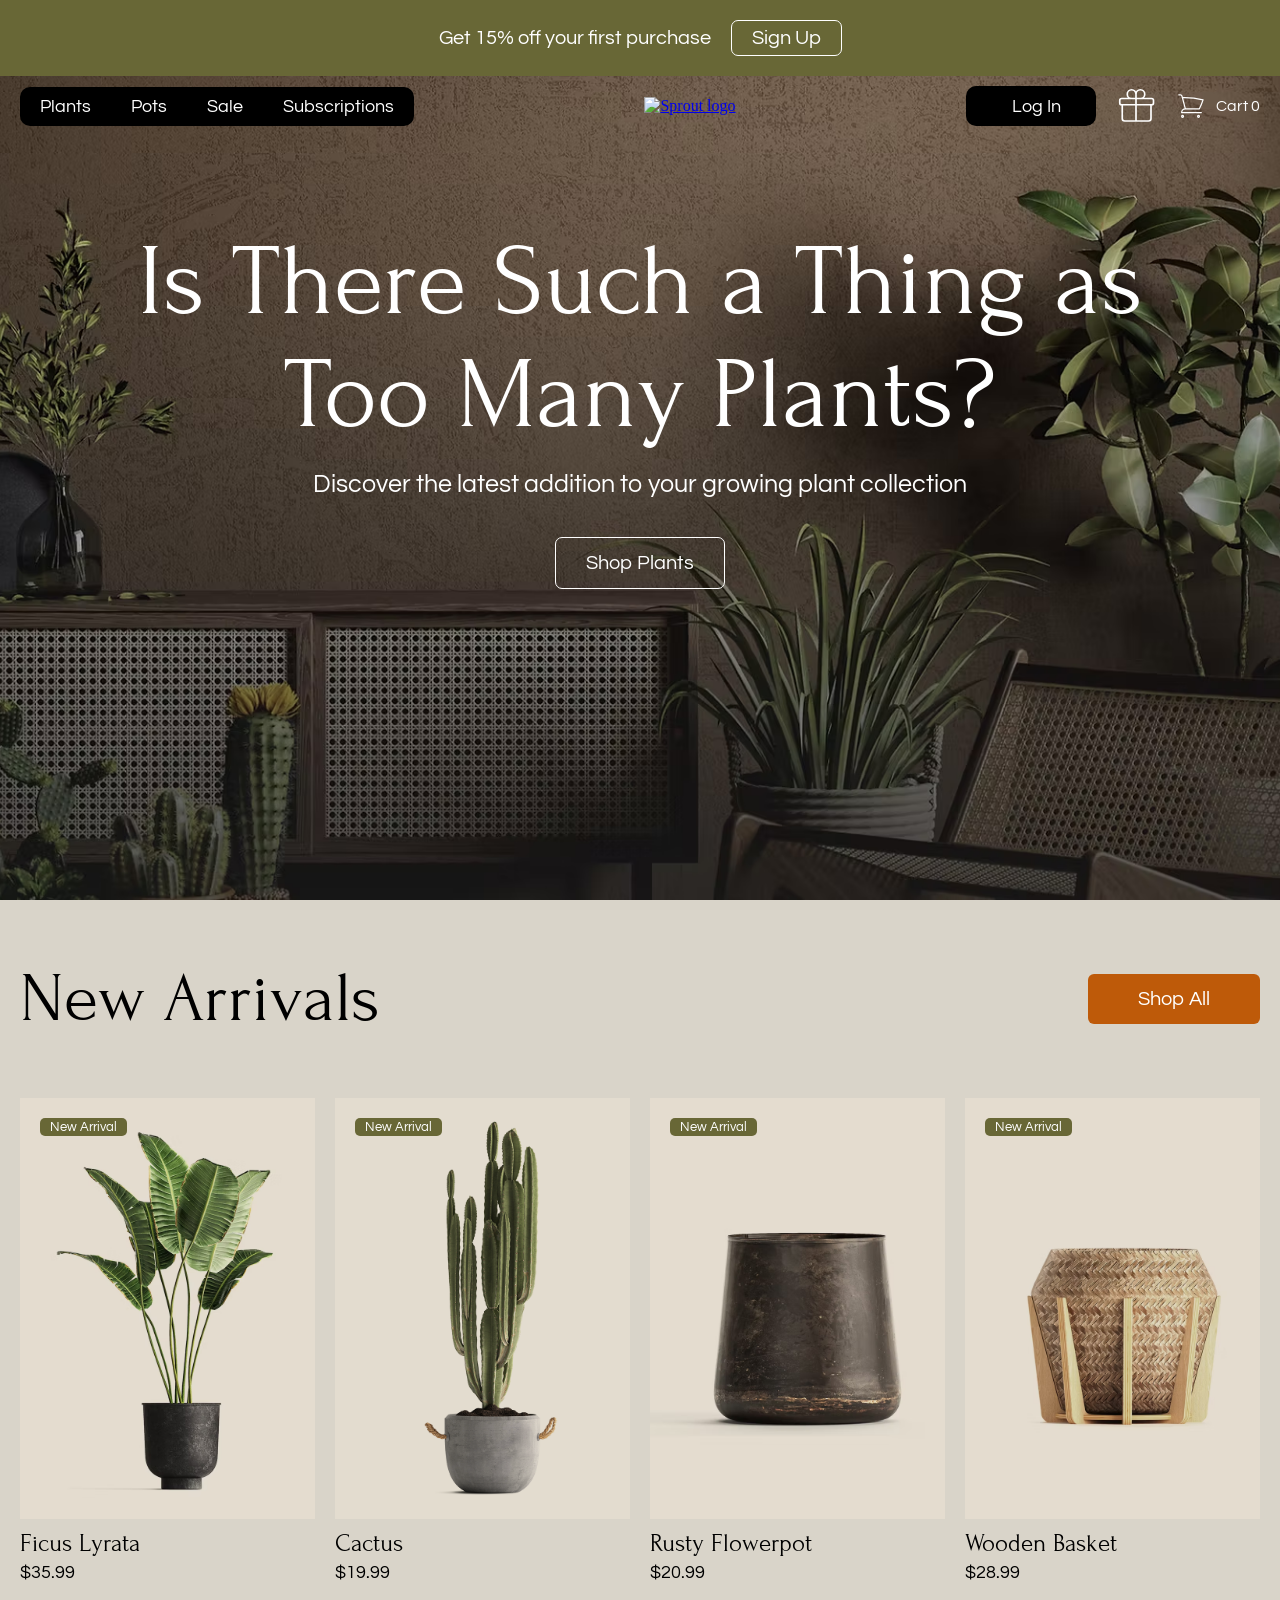
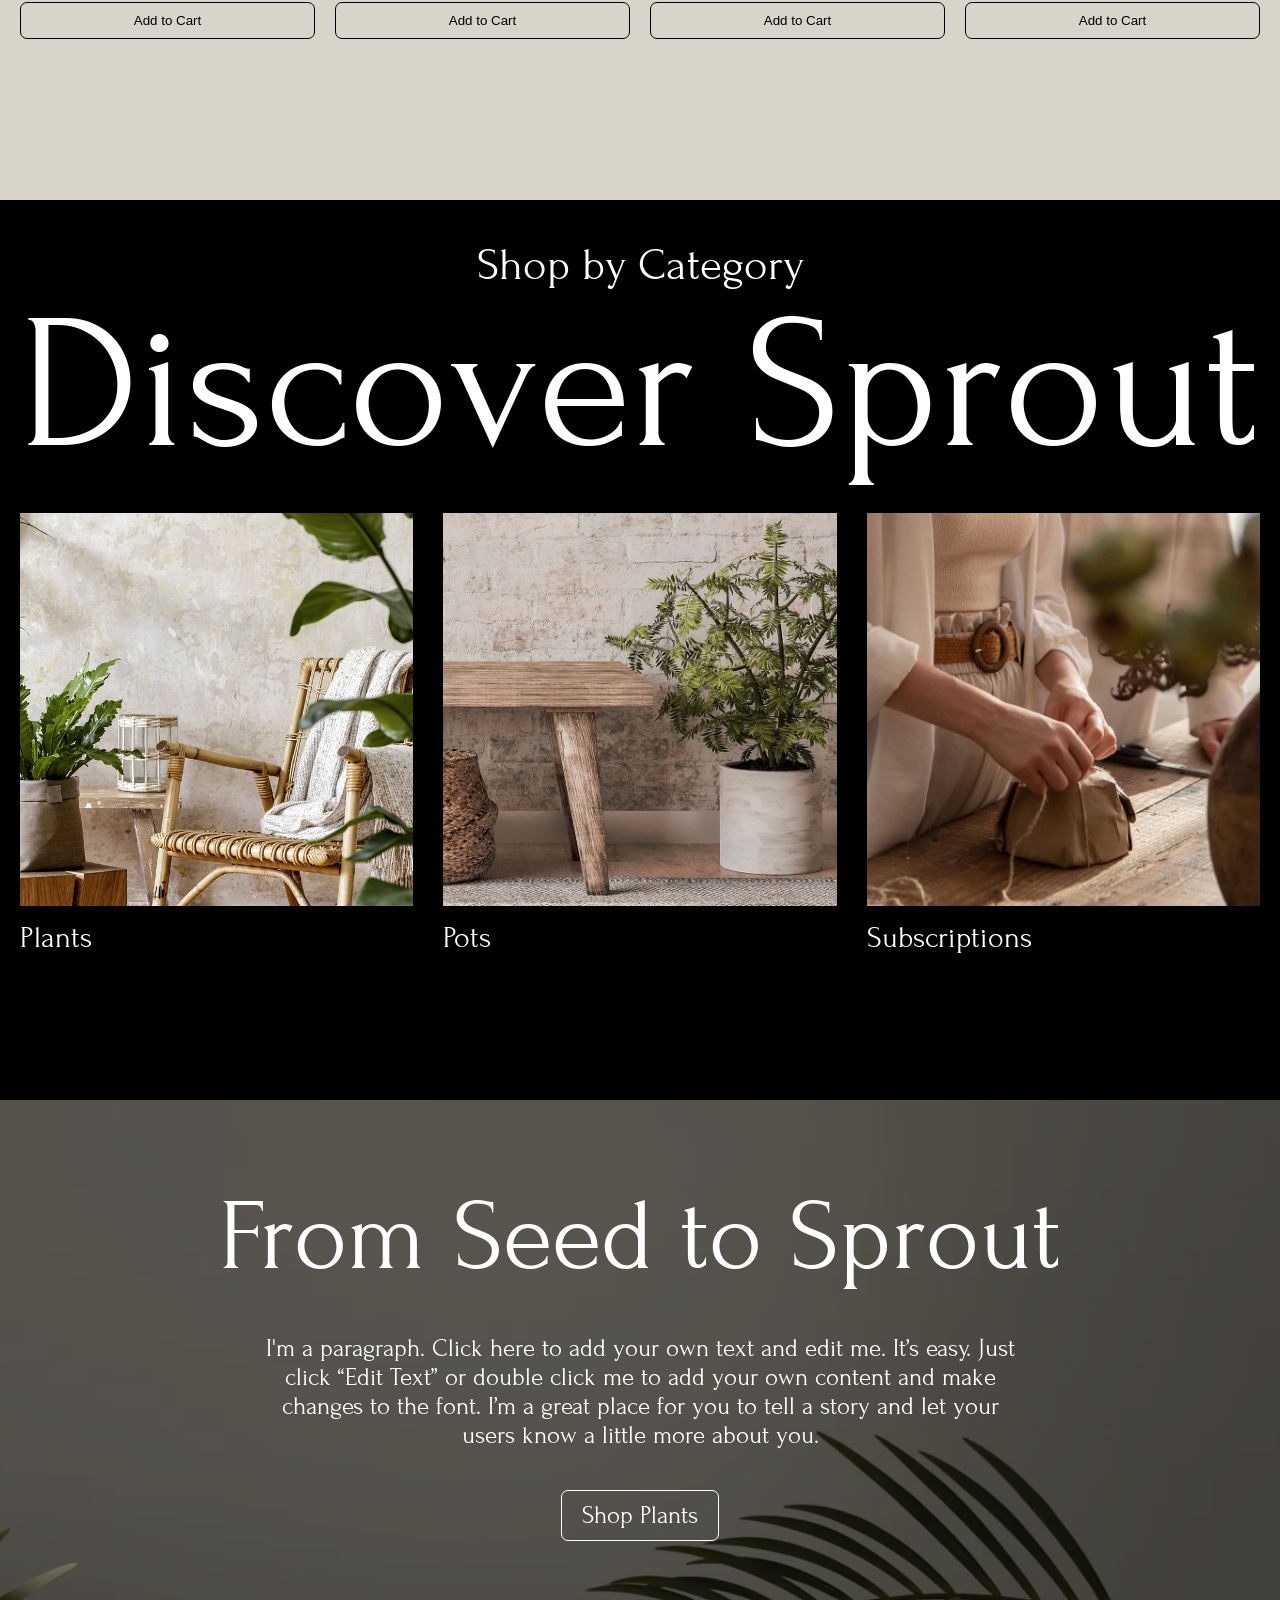
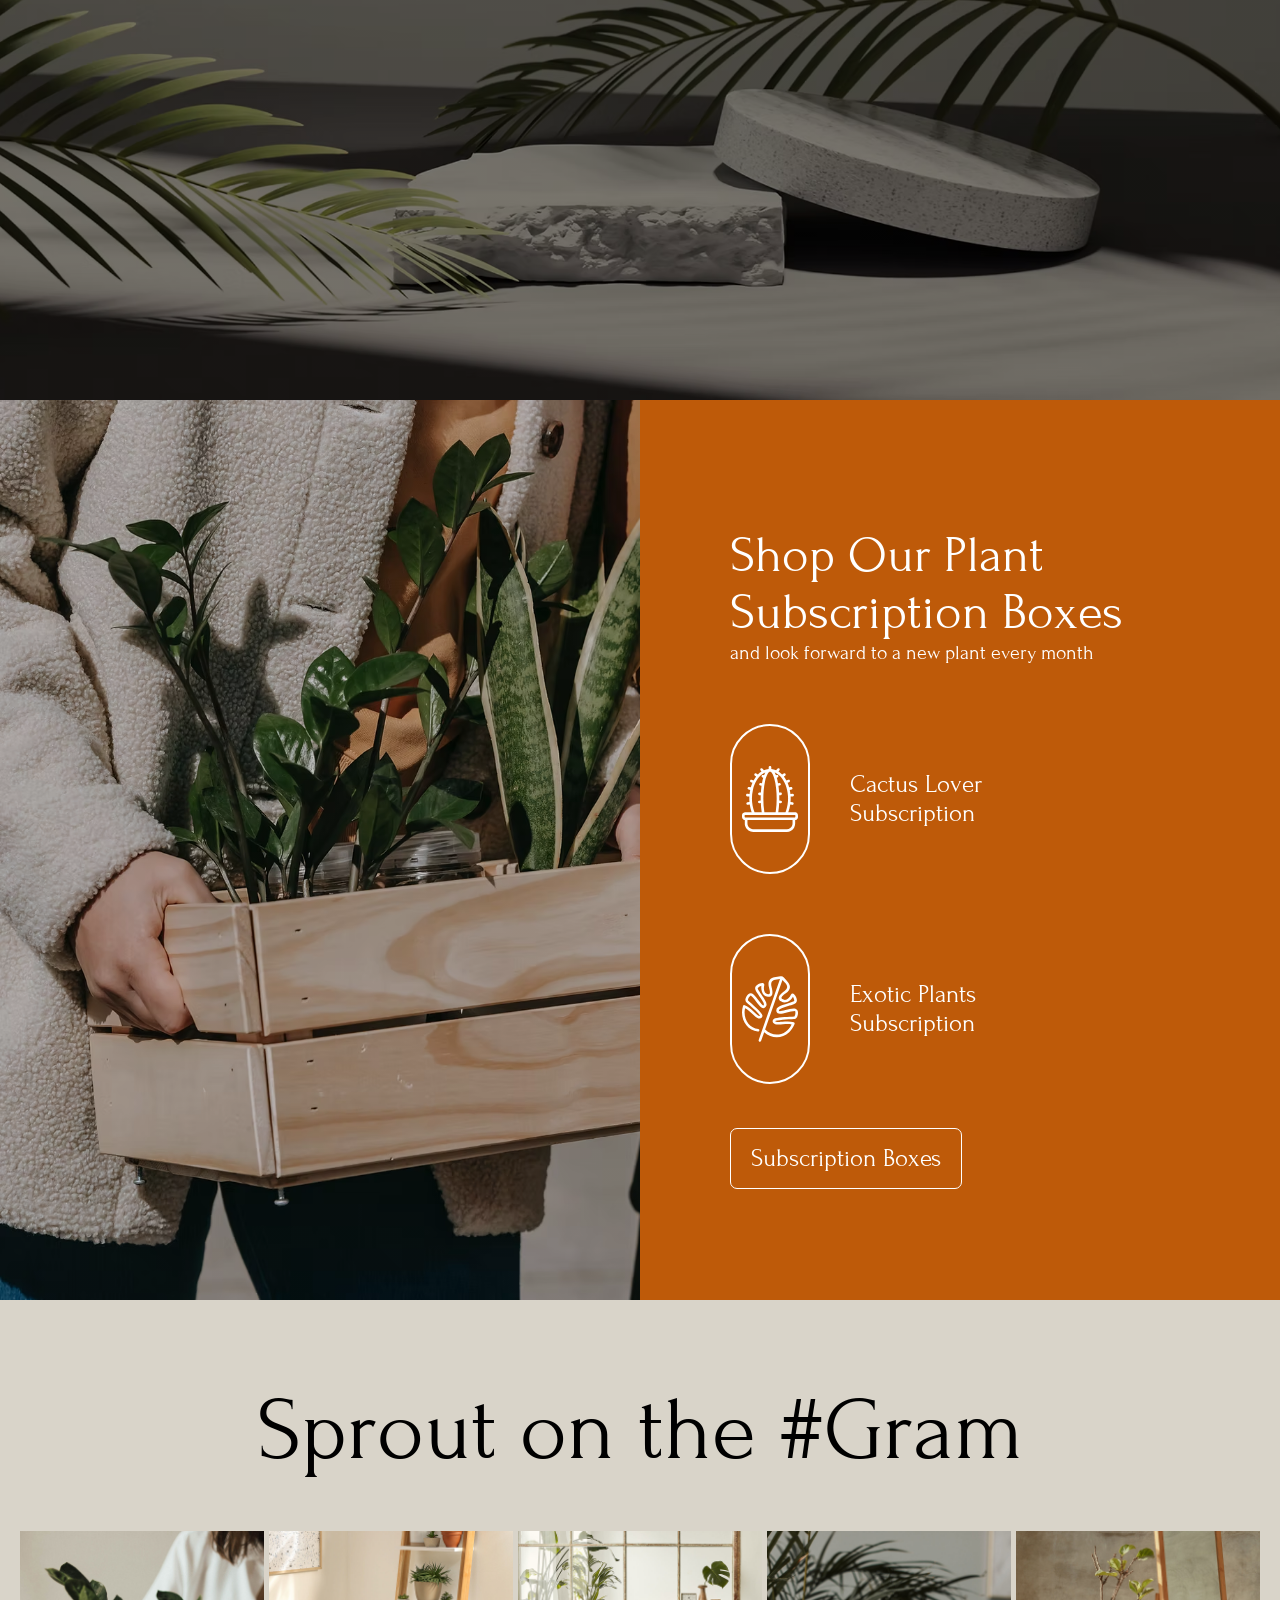
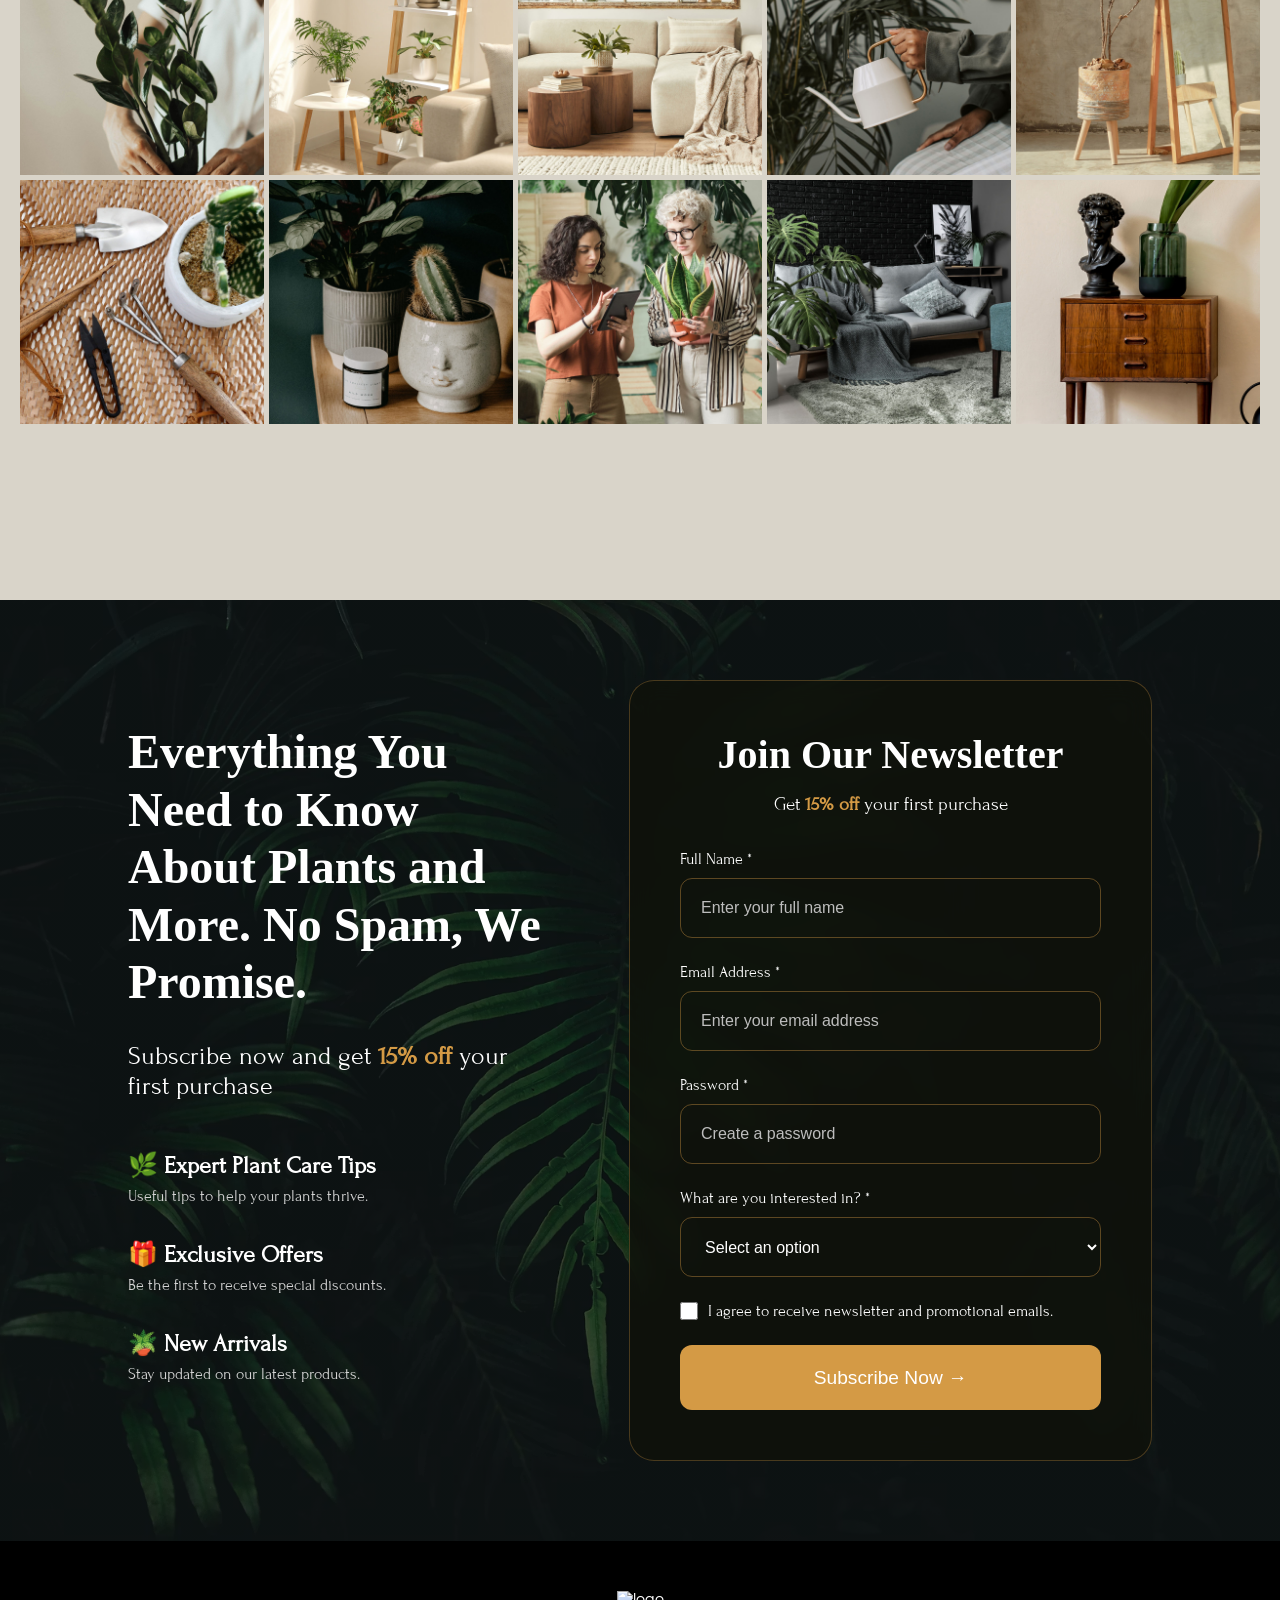
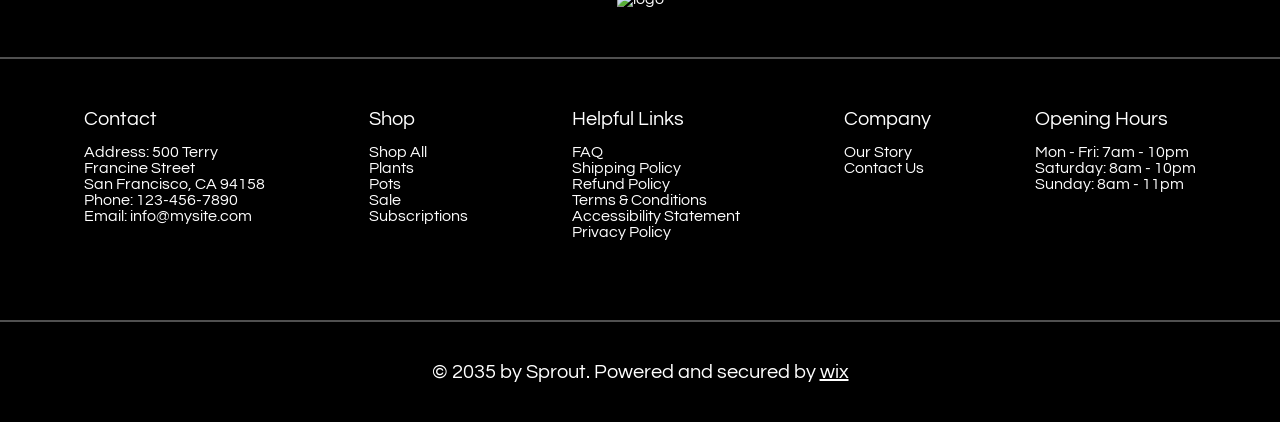
==== index.html @ 7a83be99 "first commit" ====
<!doctype html>
<html lang="en">
  <head>
    <meta charset="UTF-8" />
    <meta name="viewport" content="width=device-width, initial-scale=1.0" />
    <link rel="stylesheet" href="style.css?v=4" />
    <link
      rel="stylesheet"
      href="https://cdnjs.cloudflare.com/ajax/libs/font-awesome/7.0.1/css/all.min.css"
      integrity="sha512-2SwdPD6INVrV/lHTZbO2nodKhrnDdJK9/kg2XD1r9uGqPo1cUbujc+IYdlYdEErWNu69gVcYgdxlmVmzTWnetw=="
      crossorigin="anonymous"
      referrerpolicy="no-referrer"
    />
    <link rel="preconnect" href="https://fonts.googleapis.com" />
    <link rel="preconnect" href="https://fonts.gstatic.com" crossorigin />
    <link
      href="https://fonts.googleapis.com/css2?family=Forum&family=Questrial&display=swap"
      rel="stylesheet"
    />
    <title>Plant Store</title>
  </head>
  <body>
    <section class="hero-section" id="hero-section">
      <div class="top-header">
        <p>Get 15% off your first purchase</p>
        <a href="#newsletter">Sign Up</a>
      </div>
      <header class="header">
        <nav>
          <ul class="nav-links desktop-nav">
            <li><a href="plants.html">Plants</a></li>
            <li><a href="pots.html">Pots</a></li>
            <li><a href="sale.html">Sale</a></li>
            <li><a href="subscriptions.html">Subscriptions</a></li>
          </ul>

          <div class="logo-cont">
            <a href="index.html">
              <img
                src="https://static.wixstatic.com/shapes/c837a6_5bb979af6e4547baa7cdd9567a0bcd50.svg"
                alt="Sprout logo"
              />
            </a>
          </div>

          <div class="user-menu">
            <button type="button" class="login-btn">
              <i class="fa-solid fa-circle-user"></i>
              <p>Log In</p>
            </button>
            <svg
              xmlns="http://www.w3.org/2000/svg"
              fill="none"
              viewBox="0 0 24 24"
              stroke-width="1.5"
              stroke="currentColor"
              class="present-icon"
            >
              <path
                stroke-linecap="round"
                stroke-linejoin="round"
                d="M21 11.25v8.25a1.5 1.5 0 0 1-1.5 1.5H5.25a1.5 1.5 0 0 1-1.5-1.5v-8.25M12 4.875A2.625 2.625 0 1 0 9.375 7.5H12m0-2.625V7.5m0-2.625A2.625 2.625 0 1 1 14.625 7.5H12m0 0V21m-8.625-9.75h18c.621 0 1.125-.504 1.125-1.125v-1.5c0-.621-.504-1.125-1.125-1.125h-18c-.621 0-1.125.504-1.125 1.125v1.5c0 .621.504 1.125 1.125 1.125Z"
              />
            </svg>

            <a href="" class="cart-link">
              <svg
                xmlns="http://www.w3.org/2000/svg"
                fill="none"
                viewBox="0 0 24 24"
                stroke-width="1.5"
                stroke="currentColor"
                class="cart-icon"
              >
                <path
                  stroke-linecap="round"
                  stroke-linejoin="round"
                  d="M2.25 3h1.386c.51 0 .955.343 1.087.835l.383 1.437M7.5 14.25a3 3 0 0 0-3 3h15.75m-12.75-3h11.218c1.121-2.3 2.1-4.684 2.924-7.138a60.114 60.114 0 0 0-16.536-1.84M7.5 14.25 5.106 5.272M6 20.25a.75.75 0 1 1-1.5 0 .75.75 0 0 1 1.5 0Zm12.75 0a.75.75 0 1 1-1.5 0 .75.75 0 0 1 1.5 0Z"
                />
              </svg>
              <p>Cart 0</p>
            </a>
          </div>

          <button
            type="button"
            class="burger-menu"
            id="burgerMenu"
            aria-label="Open menu"
          >
            <i class="fa-solid fa-bars"></i>
          </button>
        </nav>

        <div class="nav-overlay" id="navOverlay"></div>

        <div class="mobile-nav" id="mobileNav">
          <div class="mobile-nav-top">
            <button type="button" class="login-btn">
              <i class="fa-solid fa-circle-user"></i>
              <p>Log In</p>
            </button>
            <button
              type="button"
              class="close-btn"
              id="closeMenu"
              aria-label="Close menu"
            >
              <i class="fa-solid fa-xmark"></i>
            </button>
          </div>
          <ul>
            <li><a href="">Plants</a></li>
            <li><a href="">Pots</a></li>
            <li><a href="">Sale</a></li>
            <li><a href="">Subscriptions</a></li>
          </ul>
        </div>
      </header>

      <div class="hero-content">
        <h1>Is There Such a Thing as</h1>
        <h1>Too Many Plants?</h1>
        <p>Discover the latest addition to your growing plant collection</p>
        <a href="plants.html">Shop Plants</a>
      </div>
    </section>

    <main>
      <section class="new-arrivals-section">
        <div class="new-arrivals">
          <h2>New Arrivals</h2>
          <a href="allplants.html" class="shop-all shop-all--header"
            >Shop All</a
          >
        </div>
        <div class="new-arrival-cards">
          <div class="card">
            <a href="details.html">
              <div class="img"></div>
              <span>New Arrival</span>
              <p class="name">Ficus Lyrata</p>
              <p class="price">$35.99</p>
            </a>
            <button>Add to Cart</button>
          </div>
          <div class="card">
            <a href="details.html">
              <div class="img"></div>
              <span>New Arrival</span>
              <p class="name">Cactus</p>
              <p class="price">$19.99</p>
            </a>
            <button>Add to Cart</button>
          </div>
          <div class="card">
            <a href="details.html">
              <div class="img"></div>
              <span>New Arrival</span>
              <p class="name">Rusty Flowerpot</p>
              <p class="price">$20.99</p>
            </a>
            <button>Add to Cart</button>
          </div>
          <div class="card">
            <a href="details.html">
              <div class="img"></div>
              <span>New Arrival</span>
              <p class="name">Wooden Basket</p>
              <p class="price">$28.99</p>
            </a>
            <button>Add to Cart</button>
          </div>
        </div>
        <a href="allplants.html" class="shop-all shop-all--footer">Shop All</a>
      </section>

      <section class="category-section">
        <h3>Shop by Category</h3>
        <p>Discover Sprout</p>
        <div class="category-cards">
          <div>
            <a href="">
              <div class="img-container">
                <img src="img/plants.jpg" alt="plants img" />
              </div>
              <p>Plants</p>
            </a>
          </div>

          <div>
            <a href="">
              <div class="img-container">
                <img src="img/pots.jpg" alt="pots img" />
              </div>
              <p>Pots</p>
            </a>
          </div>

          <div>
            <a href="">
              <div class="img-container">
                <img src="img/subscriptions.jpg" alt="photo with plants" />
              </div>
              <p>Subscriptions</p>
            </a>
          </div>
        </div>
      </section>

      <section class="seedtoSprout-section">
        <h3>From Seed to Sprout</h3>
        <p>
          I'm a paragraph. Click here to add your own text and edit me. It’s
          easy. Just click “Edit Text” or double click me to add your own
          content and make changes to the font. I’m a great place for you to
          tell a story and let your users know a little more about you.
        </p>
        <a href="plants.html">Shop Plants</a>
      </section>

      <section class="subscriptionBsoxes-section">
        <div>
          <div class="left"></div>
          <div class="right">
            <div>
              <h3>Shop Our Plant Subscription Boxes</h3>
              <p>and look forward to a new plant every month</p>
              <div>
                <div>
                  <svg
                    aria-label=""
                    role="presentation"
                    aria-hidden="true"
                    preserveAspectRatio="xMidYMid meet"
                    data-type="color"
                    viewBox="31.498 19.5 137.002 160.997"
                    xmlns:xlink="http://www.w3.org/1999/xlink"
                    xmlns="http://www.w3.org/2000/svg"
                    data-bbox="31.498 19.5 137.002 160.997"
                  >
                    <g class="_svgImageSource_15k1w_1" data-type="color">
                      <g>
                        <path
                          d="M168.481 142.395c-.008-.31-.017-.616-.017-.941 0-1.79 0-3.819-1.326-5.707l-.001-.001c-1.375-1.957-3.584-3.118-6.061-3.186-.991-.027-1.986-.018-2.979-.01q-.722.008-1.442.009h-11.972c2.251-6.078 3.878-12.476 4.85-19.077l4.347.825a3.24 3.24 0 0 0 3.095-1.067c.787-.91 1.05-2.198.671-3.281-.356-1.019-1.203-1.726-2.322-1.938l-5.055-.961c.347-4.269.422-8.595.223-12.912l5.044-.404a3.24 3.24 0 0 0 2.7-1.847c.517-1.085.429-2.397-.224-3.341-.615-.89-1.621-1.348-2.756-1.255l-5.261.421a102 102 0 0 0-1.601-10.018l4.148-.902c.911-.199 1.646-.732 2.069-1.504a3.2 3.2 0 0 0 .295-2.216c-.397-1.819-2.107-2.936-3.9-2.549l-4.16.905a88 88 0 0 0-3.889-10.937l3.696-1.488c1.647-.663 2.516-2.308 2.068-3.912-.245-.874-.9-1.646-1.754-2.065-.788-.387-1.644-.429-2.413-.119l-4.408 1.774c-1.862-3.469-3.949-6.691-6.226-9.611l3.15-2.14c1.523-1.035 1.888-3.062.829-4.614-.998-1.461-2.845-1.819-4.298-.831l-3.953 2.685a53 53 0 0 0-7.066-6.079 42 42 0 0 0-1.795-1.214l2.48-3.312c.497-.664.675-1.504.5-2.364-.188-.929-.769-1.755-1.553-2.214-1.464-.854-3.239-.445-4.318.995l-2.855 3.813c-3.824-1.679-7.78-2.715-11.791-3.088l-.042-4.059c-.02-1.819-1.421-3.183-3.288-3.158-1.832.019-3.201 1.391-3.182 3.195l.043 4.021c-3.997.37-8.033 1.423-11.843 3.091L82.08 25.99c-1.079-1.44-2.853-1.847-4.318-.994-.784.458-1.364 1.285-1.552 2.215-.174.859.004 1.699.501 2.363l2.484 3.317c-3.149 2.006-6.125 4.444-8.879 7.277l-3.939-2.675c-1.454-.988-3.302-.629-4.299.832-1.059 1.552-.693 3.578.831 4.613l3.151 2.14c-2.258 2.918-4.334 6.143-6.195 9.623l-4.439-1.787c-.767-.308-1.618-.27-2.402.113-.851.415-1.511 1.185-1.763 2.061-.468 1.631.382 3.243 2.066 3.922l3.732 1.502a87.5 87.5 0 0 0-3.902 10.927l-4.184-.911c-1.793-.389-3.502.731-3.9 2.55-.382 1.744.635 3.342 2.364 3.719l4.158.904a99 99 0 0 0-1.62 10.015l-5.254-.421c-1.722-.142-3.162 1.076-3.303 2.828-.133 1.648.963 3.451 3.024 3.616l5.033.403a102 102 0 0 0 .234 12.913l-5.056.961c-1.717.325-2.763 1.873-2.433 3.599.31 1.624 1.848 3.069 3.878 2.686l4.345-.825a95.4 95.4 0 0 0 4.086 16.921c.24.704.497 1.419.773 2.154q-2.188-.002-4.376-.009c-3.914-.008-7.828-.018-11.737.01-3.564.026-6.54 2.235-7.402 5.496-.339 1.284-.301 2.622-.268 3.801.01.333.02.662.02.983 0 1.63 0 3.659 1.327 5.547 1.505 2.142 3.477 2.861 5.52 3.089v10.077c-.049 1.623.819 4.392 1.381 5.814 3.134 7.92 10.684 13.053 19.235 13.076 4.77.014 9.543.01 14.313.004l44.513-.004c2.542 0 5.086.016 7.629.031 2.516.016 5.075.031 7.644.031 2.561 0 5.133-.016 7.684-.062h.344c7.401-.059 14.233-4.034 17.829-10.376 2.133-3.761 2.584-7.652 2.647-11.072l.009-7.461c3.042-.294 5.575-2.279 6.496-5.114.443-1.343.405-2.763.371-4.017M59.665 173.991c-.513.004-1.021.006-1.531-.02-3.621-.172-7.138-1.844-9.651-4.586-2.314-2.525-3.6-5.869-3.624-9.415q-.006-1.11-.002-2.219l.002-5.146v-1.03h108.785c.478 0 .962.015 1.45.029l.054.001v4.585q.001.614.007 1.229c.02 2.221.038 4.319-.507 6.298-1.654 5.999-7.223 10.223-13.527 10.272h-81zm-3.716-28.87c-1.559 0-3.122-.018-4.686-.034-3.112-.035-6.33-.07-9.495.035l-.145-.001-1.985.002c-.208.002-.418.005-.622-.001-.466-.015-.591-.148-.638-.2-.543-.584-.456-2.528-.404-3.691.018-.384.034-.746.037-1.07.01-.941.672-1.142 1.225-1.146l.644-.002.653.001 78.45.001 40.487-.001 1.298.001c.806.005 1.217.391 1.225 1.146.003.325.02.687.036 1.071.053 1.161.14 3.104-.403 3.688-.047.051-.169.183-.615.201zM99.636 33.05h.036l.056-.014.11-.007.5.009.007.001.017.003c.246.061.486.125.719.208l.131.064c.15.08.3.158.446.247.599.363.759.494 1.421 1.167a12.5 12.5 0 0 1 1.502 1.82c1.874 2.686 3.409 5.929 4.82 10.196a3.1 3.1 0 0 0 .298.916c.331 1.045.665 2.172 1.019 3.44 1.854 6.637 3.218 13.992 4.166 22.486 2.116 18.957 1.892 37.65-.665 55.56a177 177 0 0 1-.523 3.413H86.313c-2.683-16.309-3.29-33.975-1.805-52.536.716-8.921 1.872-16.775 3.537-24.014.758-3.294 1.474-5.958 2.249-8.364a3 3 0 0 0 .28-.846c.964-2.858 2.018-5.334 3.219-7.57.793-1.473 1.795-3.17 3.22-4.588a11 11 0 0 1 .785-.709l.163-.117c.142-.095.282-.19.43-.277q.176-.103.357-.197l.104-.061c.261-.1.524-.165.784-.23m39.87 94.825a80 80 0 0 1-1.728 4.684h-17.546c1.152-7.307 1.917-14.894 2.278-22.607l2.889.456c1.761.282 3.318-.657 3.783-2.278.248-.866.092-1.862-.422-2.665-.478-.749-1.196-1.232-2.024-1.364l-4.018-.634c.075-4.24.033-8.557-.125-12.874l3.329-.012c1.817-.007 3.183-1.403 3.177-3.247-.007-1.831-1.372-3.208-3.177-3.208h-.014l-3.637.014a257 257 0 0 0-.419-5.622 204 204 0 0 0-1.202-10.829l3.206-.444c.823-.113 1.544-.583 2.029-1.321.531-.809.7-1.818.453-2.701-.455-1.618-1.969-2.539-3.754-2.293l-2.943.407a141 141 0 0 0-1.699-8.134 117 117 0 0 0-1.33-5.068l1.779-.687c1.662-.641 2.542-2.287 2.095-3.914-.237-.864-.881-1.632-1.72-2.054-.786-.395-1.648-.447-2.426-.146l-1.766.682c-.956-2.482-1.999-4.7-3.165-6.74a33 33 0 0 1 3.844 1.826c15.099 8.385 22.116 25.348 24.954 34.713 5.529 18.221 5.278 38.131-.701 56.06M85.421 42.021l-1.78-.687c-.777-.299-1.639-.249-2.425.146-.838.421-1.481 1.188-1.722 2.055-.447 1.626.435 3.271 2.095 3.912l1.816.702c-1.199 4.083-2.199 8.413-3.046 13.191l-2.965-.41c-1.777-.249-3.288.672-3.749 2.282-.253.879-.089 1.89.442 2.702.486.744 1.209 1.217 2.036 1.331l3.238.448a219 219 0 0 0-.534 4.167 231 231 0 0 0-1.118 12.279l-3.638-.014h-.014c-1.148 0-2.167.572-2.727 1.532a3.41 3.41 0 0 0-.011 3.365c.557.972 1.581 1.555 2.738 1.559l3.33.012a231 231 0 0 0-.102 12.87l-4.043.638c-.823.13-1.54.611-2.018 1.354-.513.798-.674 1.794-.43 2.665.457 1.625 2.008 2.568 3.785 2.288l2.929-.461a224 224 0 0 0 1.899 20.153q.174 1.231.366 2.461h-17.55c-6.838-16.772-8.263-36.195-4-54.832 3.851-16.843 11.86-30.372 22.549-38.096 2.511-1.814 5.113-3.266 7.78-4.343-1.135 1.948-2.163 4.159-3.131 6.731"
                          data-color="1"
                        ></path>
                      </g>
                    </g>
                  </svg>
                </div>
                <p>Cactus Lover Subscription</p>
              </div>
              <div>
                <div>
                  <svg
                    aria-label=""
                    role="presentation"
                    aria-hidden="true"
                    preserveAspectRatio="xMidYMid meet"
                    data-type="color"
                    viewBox="31.999 20.505 136.001 158.996"
                    xmlns:xlink="http://www.w3.org/1999/xlink"
                    xmlns="http://www.w3.org/2000/svg"
                    data-bbox="31.999 20.505 136.001 158.996"
                  >
                    <g class="_svgImageSource_15k1w_1" data-type="color">
                      <g>
                        <path
                          d="M143.672 34.743c6.759 8.875 7.772 17.419-6.1 27.86-3.326 2.503-13.804 9.653-7.863 13.276 9.531 5.811 16.927-2.147 21.026-10.557 1.464-3.005 5.488-3.707 7.706-1.204 5.314 5.997 9.737 14.455 4.849 20.752-5.452 7.022-43.824 11.499-41.558 19.664.581 2.093 7.285.351 15.808-1.864 7.706-2.002 13.46-3.524 20.578-4.028 4.647-.329 8.805 2.932 9.558 7.525.738 4.506.256 8.512-1.846 12.998-1.397 2.982-4.268 5.009-7.555 5.24-13.145.921-45.501 2.756-45.566 5.425-.058 2.387 12.791 1.54 17.49 1.17 9.09-.715 19.279-1.515 27.699 1.44 1.689.593 2.522 2.496 1.831 4.145-3.331 7.957-6.784 13.775-13.15 19.683-17.552 16.292-42.725 16.078-60.689.007l-7.386 21.135c-1.365 3.906-7.307 1.835-5.941-2.073L124.286 27.33c-12.502 1.867-25.247 1.006-20.36 19.842 1.963 7.566 6.018 24.947-8.984 23.081-13.635-1.693-17.258-15.64-15.89-26.872-2.422.842-8.887 4.076-8.923 6.885-.022 1.727 8.698 14.42 10.359 16.818 8.556 12.354 16.005 23.108 7.343 29.397-10.688 7.76-19.734-16.836-34.564-29.361-3.866 2.89-6.292 6.622-7.061 11.524 7.802 7.758 35.756 29.572 35.581 38.021-.101 4.865-4.78 7.749-9.712 6.161-9.414-3.031-20.293-18.656-32.581-24.814-5.745 24.708 9.198 48.881 32.166 50.626 3.366.256 3.983 6.67-1.253 6.181-27.55-2.579-45.069-32.559-35.997-62.022a3.13 3.13 0 0 1 4.015-2.033l.013.005c15.048 5.218 31.713 27.747 36.769 26.185.681-.211.109-1.389-.295-2.004-5.674-8.648-21.724-21.29-31.845-30.69-2.274-2.112-3.353-5.262-2.687-8.291 1.12-5.092 3.267-8.666 6.773-11.842 3.45-3.127 8.737-3.093 12.169.055 5.258 4.821 8.813 9.588 13.598 15.949 5.291 7.034 9.453 12.566 11.212 11.29 6.861-4.981-20.384-32.348-20.276-41.233.101-8.251 9.214-12.007 17.33-13.298 3.14-.499 5.664 2.436 4.893 5.517-2.293 9.167-.719 20.336 9.661 21.626 7.135.887 2.937-12.092 1.841-16.339-4.219-16.596 3.233-22.107 12.776-24.527 5.227-1.327 9.897-1.442 14.885-2.484a8.64 8.64 0 0 1 8.382 2.929c3.228 3.889 6.799 6.861 10.048 11.131M88.159 149.786c21.071 21.031 51.996 14.028 64.408-12.334-15.934-3.343-38.902 4.998-44.949-3.861-2.782-4.077-.56-9.13 4.716-10.87 11.695-3.857 33.487-3.09 47.039-4.602 2.453-4.315 2.879-8.744 1.653-13.41-19.413.582-41.814 14.207-45.345 1.486-4.095-14.754 24.862-16.799 42.144-24.785.222-.103.388-.232.502-.378 1.717-2.21-1.305-8.729-2.665-10.892-5.865 10.213-17.193 18.432-29.21 11.106-13.372-8.154 2.052-19.66 8.196-24.29l-.002-.003c14.695-11.167 3.177-19.433-4.419-27.549z"
                          data-color="1"
                        ></path>
                      </g>
                    </g>
                  </svg>
                </div>
                <p>Exotic Plants Subscription</p>
              </div>

              <a href="subscriptions.html">Subscription Boxes</a>
            </div>
          </div>
        </div>
      </section>

      <section class="sproutGram-section">
        <h3>Sprout on the #Gram</h3>
        <div class="sproutGram-imgs">
          <div>
            <img src="img/gram1.jpg" alt="plants" />
            <div class="img-overlay">
              <p>01</p>
            </div>
          </div>
          <div>
            <img src="img/gram2.jpg" alt="plants" />
            <div class="img-overlay">
              <p>02</p>
            </div>
          </div>
          <div>
            <img src="img/gram3.jpg" alt="plants" />
            <div class="img-overlay">
              <p>03</p>
            </div>
          </div>
          <div>
            <img src="img/gram4.jpg" alt="plants" />
            <div class="img-overlay">
              <p>04</p>
            </div>
          </div>
          <div>
            <img src="img/gram5.jpg" alt="plants" />
            <div class="img-overlay">
              <p>05</p>
            </div>
          </div>
          <div>
            <img src="img/gram6.jpg" alt="plants" />
            <div class="img-overlay">
              <p>06</p>
            </div>
          </div>
          <div>
            <img src="img/gram7.jpg" alt="plants" />
            <div class="img-overlay">
              <p>07</p>
            </div>
          </div>
          <div>
            <img src="img/gram8.jpg" alt="plants" />
            <div class="img-overlay">
              <p>08</p>
            </div>
          </div>
          <div>
            <img src="img/gram9.jpg" alt="plants" />
            <div class="img-overlay">
              <p>09</p>
            </div>
          </div>
          <div>
            <img src="img/gram10.jpg" alt="plants" />
            <div class="img-overlay">
              <p>10</p>
            </div>
          </div>
        </div>
      </section>

      <section class="newsletter-section" id="newsletter">
        <div class="newsletter-container">
          <div class="newsletter-content">
            <h2>
              Everything You Need to Know About Plants and More. No Spam, We
              Promise.
            </h2>

            <p class="discount">
              Subscribe now and get <span>15% off</span> your first purchase
            </p>

            <div class="feature">
              <h4>🌿 Expert Plant Care Tips</h4>
              <p>Useful tips to help your plants thrive.</p>
            </div>

            <div class="feature">
              <h4>🎁 Exclusive Offers</h4>
              <p>Be the first to receive special discounts.</p>
            </div>

            <div class="feature">
              <h4>🪴 New Arrivals</h4>
              <p>Stay updated on our latest products.</p>
            </div>
          </div>

          <div class="form-card">
            <h3>Join Our Newsletter</h3>
            <p>Get <span>15% off</span> your first purchase</p>

            <form>
              <div class="input-group">
                <label for="fullname">Full Name *</label>
                <input
                  type="text"
                  id="fullname"
                  placeholder="Enter your full name"
                  required
                  minlength="2"
                />
              </div>

              <div class="input-group">
                <label for="email">Email Address *</label>
                <input
                  type="email"
                  id="email"
                  placeholder="Enter your email address"
                  required
                />
              </div>

              <div class="input-group">
                <label for="password">Password *</label>
                <input
                  type="password"
                  id="password"
                  placeholder="Create a password"
                  required
                  minlength="8"
                />
              </div>

              <div class="input-group">
                <label for="interest">What are you interested in? *</label>
                <select id="interest" required>
                  <option value="">Select an option</option>
                  <option>Plant Care Tips</option>
                  <option>Exclusive Offers</option>
                  <option>New Arrivals</option>
                </select>
              </div>

              <div class="checkbox-group">
                <input type="checkbox" id="agree" required />

                <label for="agree">
                  I agree to receive newsletter and promotional emails.
                </label>
              </div>

              <button type="submit">Subscribe Now →</button>
            </form>
          </div>
        </div>
      </section>

      <footer class="footer">
        <div class="logo-cont">
          <a href="#hero-section">
            <img
              src="https://static.wixstatic.com/shapes/c837a6_5bb979af6e4547baa7cdd9567a0bcd50.svg"
              alt="logo"
            />
          </a>
        </div>
        <div class="info-cont">
          <ul>
            <li>Contact</li>
            <li>Address: 500 Terry</li>
            <li>Francine Street</li>
            <li>San Francisco, CA 94158</li>
            <li>Phone: 123-456-7890</li>
            <li>Email: info@mysite.com</li>
          </ul>

          <ul>
            <li>Shop</li>
            <li><a href="#">Shop All</a></li>
            <li><a href="#">Plants</a></li>
            <li><a href="#">Pots</a></li>
            <li><a href="#">Sale</a></li>
            <li><a href="#">Subscriptions</a></li>
          </ul>

          <ul>
            <li>Helpful Links</li>
            <li><a href="#">FAQ</a></li>
            <li><a href="#">Shipping Policy</a></li>
            <li><a href="#">Refund Policy</a></li>
            <li><a href="#">Terms & Conditions</a></li>
            <li><a href="#">Accessibility Statement</a></li>
            <li><a href="#">Privacy Policy</a></li>
          </ul>

          <ul>
            <li>Company</li>
            <li><a href="#">Our Story</a></li>
            <li><a href="#">Contact Us</a></li>
          </ul>

          <ul>
            <li>Opening Hours</li>
            <li>Mon - Fri: 7am - 10pm</li>
            <li>Saturday: 8am - 10pm</li>
            <li>Sunday: 8am - 11pm</li>
          </ul>
        </div>

        <p>
          © 2035 by Sprout. Powered and secured by
          <a href="https://www.wix.com/">wix</a>
        </p>
      </footer>
    </main>
    <script src="script.js"></script>
  </body>
</html>
---- style.css ----
* {
  margin: 0;
  padding: 0;
  box-sizing: border-box;
}

html {
  scroll-behavior: smooth;
  overflow-x: hidden;
}

body {
  overflow-x: hidden;
}

/*////////////////////////////////////*/
/* header */
/*////////////////////////////////////*/

.hero-section {
  background-image: url("img/header.jpg");
  background-size: cover;
  background-position: center center;
  background-repeat: no-repeat;
  min-height: 900px;
}

.top-header {
  background-color: #686736;
  display: flex;
  align-items: center;
  justify-content: center;
  gap: 20px;
  padding: 20px 0;
}

.top-header p,
.top-header a {
  color: #fff;
  font-size: 20px;
  font-family: "Questrial", sans-serif;
}

.top-header a {
  text-decoration: none;
  border: 1px solid #fff;
  padding: 7px 20px;
  border-radius: 7px;
}

.top-header a:hover {
  text-decoration: underline;
}

.header {
  max-width: 1440px;
  margin: 0 auto;
  padding-top: 10px;
  position: relative;
}

.header nav {
  display: flex;
  justify-content: space-between;
  align-items: center;
  padding: 0 20px 0 20px;
}

.header nav ul {
  list-style: none;
  display: flex;
  gap: 40px;

  background-color: #000;
  padding: 10px 20px;
  border-radius: 10px;
  font-family: "Questrial", sans-serif;
}

.burger-menu {
  background-color: #000;
  color: #fff;
  padding: 10px 14px;
  display: none;
  font-size: 18px;
  border-radius: 5px;
  border: none;
  cursor: pointer;
  z-index: 1001;
}
.mobile-nav {
  position: fixed;
  top: 0;
  right: -100%;
  width: 100%;
  height: 100vh;
  background-color: #000;
  color: #fff;
  z-index: 1000;
  transition: right 0.3s ease;
  padding: 30px;

  display: flex;
  flex-direction: column;
}

.mobile-nav.open {
  right: 0;
}

.mobile-nav .login-btn {
  background-color: #000;
  border: 1px solid #fff;
  color: #fff;
  padding: 10px 20px;

  display: flex;
  gap: 5px;
  border-radius: 5px;
}

.mobile-nav-top {
  display: flex;
  justify-content: space-between;
  align-items: center;
}

.mobile-nav .close-btn {
  background: none;
  border: none;
  color: #fff;
  font-size: 28px;
  cursor: pointer;
}

.mobile-nav ul {
  flex: 1;
  display: flex;
  flex-direction: column;
  justify-content: center;
  align-items: center;
  gap: 40px;
  list-style: none;
}

.mobile-nav ul a {
  color: #fff;
  text-decoration: none;
  font-size: 40px;
  font-family: "Forum", serif;
}

.mobile-nav ul a:hover {
  text-decoration: underline;
}

.nav-overlay {
  display: none;
  position: fixed;
  inset: 0;
  background: rgba(0, 0, 0, 0.5);
  z-index: 999;
}

.nav-overlay.open {
  display: block;
}

.header nav ul a {
  text-decoration: none;
  color: #fff;
  font-size: 18px;
}

.header nav ul a:hover {
  text-decoration: underline;
}

.logo-cont img {
  height: 120px;
}

.user-menu {
  display: flex;
  align-items: center;
  gap: 20px;
}

.user-menu button {
  background-color: #000;
  font-family: "Questrial", sans-serif;
  color: #fff;
  font-size: 18px;
  width: 130px;
  height: 40px;
  border-radius: 10px;
  cursor: pointer;
  transition: 0.3s;
  border: none;
  display: flex;
  align-items: center;
  justify-content: center;
  gap: 10px;
}

.user-menu button i {
  font-size: 20px;
}

.user-menu button:hover p {
  color: #86705c;
}

.user-menu a {
  display: flex;
  align-items: center;
  color: #fff;
  text-decoration: none;
  gap: 10px;
  font-family: "Questrial", sans-serif;
}

.present-icon {
  width: 40px;
  height: 40px;
  color: #fff;
  stroke-width: 1px;
}

.cart-icon {
  width: 30px;
  height: 30px;
  stroke-width: 1px;
}

/*////////////////////////////////////*/
/* hero-content */
/*////////////////////////////////////*/

.hero-content {
  text-align: center;
  color: #fff;
  max-width: 1440px;
  margin: 100px auto 0 auto;
  padding: 0 20px;
}

.hero-content h1 {
  font-size: clamp(36px, 8vw, 120px);
  font-family: "Forum", serif;
  font-weight: 400;
  line-height: 1.1;
  animation: fadeInUp 2s forwards;
}

.hero-content p {
  font-size: 25px;
  margin-top: 20px;
  font-family: "Questrial", sans-serif;
  animation: fadeInUp 2s backwards 0.5s;
}

.hero-content a {
  text-decoration: none;
  margin-top: 40px;
  color: #fff;
  display: inline-block;
  font-family: "Questrial", sans-serif;
  border: 1px solid #fff;
  padding: 15px 30px;
  border-radius: 7px;
  font-size: 20px;
  animation: fadeInUp 2s backwards 1s;
}

.hero-content a:hover {
  text-decoration: underline;
}

/*////////////////////////////////////*/
/* new-arrivals-section */
/*////////////////////////////////////*/

.new-arrivals-section {
  background-color: #d9d4c9;
  min-height: 900px;
  padding-top: 60px;
}

.new-arrivals {
  max-width: 1440px;
  margin: 0 auto;
  padding: 0 20px;

  display: flex;
  justify-content: space-between;
  align-items: center;
}

.new-arrivals h2 {
  font-size: clamp(36px, 6vw, 70px);
  font-family: "Forum", serif;
  font-weight: 400;
}

.shop-all {
  font-family: "Questrial", sans-serif;
  text-decoration: none;
  background-color: #be5a09;
  color: #fff;
  font-size: 20px;
  padding: 15px 50px;
  border-radius: 6px;
  display: inline-block;
}

.shop-all:hover {
  text-decoration: underline;
}

.shop-all--footer {
  display: none;
}

.new-arrival-cards {
  display: grid;
  grid-template-columns: repeat(4, 1fr);
  gap: 20px;
  max-width: 1440px;
  margin: 60px auto 0;
  padding: 0 20px;
}

.card {
  position: relative;
}

.card span {
  background-color: #686736;
  position: absolute;
  font-size: 13px;
  font-family: "Questrial", sans-serif;
  padding: 2px 10px;
  color: #fff;
  top: 20px;
  left: 20px;
  border-radius: 5px;
  cursor: pointer;
}

.card a .img {
  width: 100%;
  aspect-ratio: 7 / 10;
  background-size: cover;
  transition: 0.3s;
}
.card:first-child a .img {
  background-image: url("img/Ficus_lyrata1.jpg");
}

.card:first-child a .img:hover {
  background-image: url("img/Ficus_lyrata2.jpg");
}

.card:nth-child(2) a .img {
  background-image: url("img/cactus1.jpg");
}

.card:nth-child(2) a .img:hover {
  background-image: url("img/cactus2.jpg");
}

.card:nth-child(3) a .img {
  background-image: url("img/Rusty Flowerpot2.jpg");
}

.card:nth-child(3) a .img:hover {
  background-image: url("img/Rusty_Flowerpot1.jpg");
}

.card:last-child a .img {
  background-image: url("img/wooden_basket1.jpg");
}

.card:last-child a .img:hover {
  background-image: url("img/wooden_basekt2.jpg");
}

.card a {
  text-decoration: none;
  color: #000;
}

.name {
  font-size: 25px;
  font-family: "Forum", serif;
  margin-top: 10px;
}

.price {
  font-size: 18px;
  font-family: "Questrial", sans-serif;
  margin-top: 5px;
}

.card button {
  display: inline-block;
  width: 100%;
  background-color: #d9d4c9;
  border: 1px solid #000;
  border-radius: 7px;
  padding: 10px;
  cursor: pointer;
  margin-top: 20px;

  transition: 0.3s;
}

.card button:hover {
  text-decoration: underline;
  background-color: #be5a09;
}

/*////////////////////////////////////*/
/* category-section  */
/*////////////////////////////////////*/
.category-section {
  min-height: 900px;
  background-color: #000;
  font-family: "Forum", serif;
  color: #fff;
  padding-bottom: 60px;
}

.category-section h3 {
  text-align: center;
  font-size: 45px;
  font-weight: 400;
  padding-top: 40px;
}

.category-section > p {
  text-align: center;
  font-size: clamp(48px, 15vw, 240px);
  line-height: 1;
}

.category-cards {
  display: grid;
  grid-template-columns: repeat(auto-fit, minmax(280px, 1fr));
  gap: 30px;
  justify-content: center;
  margin-top: 30px;
  padding: 0 20px;
  max-width: 1600px;
  margin-left: auto;
  margin-right: auto;
}

.img-container {
  overflow: hidden;
  width: 100%;
  aspect-ratio: 1;
}

.category-cards img {
  width: 100%;
  height: 100%;
  object-fit: cover;
  transition: transform 1s ease;
  display: block;
}

.category-cards div a {
  display: block;
  text-decoration: none;
}

.category-cards a p {
  color: #fff;
  font-size: 30px;
  padding-top: 15px;
}

.category-cards div a:hover .img-container img {
  transform: scale(1.05);
}

/*////////////////////////////////////*/
/* SeedtoSprout-section*/
/*////////////////////////////////////*/

.seedtoSprout-section {
  min-height: 900px;
  background-image:
    linear-gradient(rgba(0, 0, 0, 0.4), rgba(0, 0, 0, 0.4)),
    url("img/SeedtoSprout.jpg");
  background-size: cover;
  background-repeat: no-repeat;

  background-position: center center;
  color: #fff;
  text-align: center;
  font-family: "Forum", serif;
  padding-top: 80px;
}

.seedtoSprout-section h3 {
  font-size: clamp(36px, 8vw, 120px);
  font-weight: 400;
  padding: 0 20px;
}

.seedtoSprout-section p {
  font-size: clamp(16px, 2.5vw, 25px);
  max-width: 800px;
  width: 100%;
  margin: 40px auto 0 auto;
  padding: 0 20px;
}

.seedtoSprout-section a {
  text-decoration: none;
  color: #fff;
  display: inline-block;
  font-size: 25px;
  margin-top: 40px;
  border: 1px solid #fff;
  padding: 10px 20px;
  border-radius: 7px;
}

.seedtoSprout-section a:hover {
  text-decoration: underline;
}

/*////////////////////////////////////*/
/*subscriptionBsoxes-section*/
/*////////////////////////////////////*/

.subscriptionBsoxes-section {
  min-height: 900px;
  color: #fff;
  font-family: "Forum", serif;
  background-color: #000;
}

.subscriptionBsoxes-section > div {
  min-height: 900px;
  max-width: 1920px;
  display: flex;
  margin: 0 auto;
}

.left {
  flex: 1;
  background-image:
    linear-gradient(rgba(0, 0, 0, 0.2), rgba(0, 0, 0, 0.2)),
    url("img/suscriptionBox.jpg");
  background-size: cover;
}

.right {
  flex: 1;
  background-color: #be5a09;

  display: flex;
  flex-direction: column;
  justify-content: center;
}

.right > div {
  padding: 40px 40px 40px 90px;
  max-width: 600px;
}

.right h3 {
  font-size: clamp(28px, 4vw, 60px);
  max-width: 500px;
  width: 100%;
  font-weight: 400;
}

.right p {
  font-size: 20px;
  margin-bottom: 60px;
}

.right div div {
  display: flex;
  gap: 40px;
  align-items: center;
}

.right div div p {
  font-size: 25px;
  width: 200px;
}

.right div div div {
  width: 80px;
  height: 150px;
  border: 2px solid #fff;
  padding: 10px;
  border-radius: 70px;
}

.right div div:first-child {
  margin-bottom: 60px;
}

.right svg {
  width: 100%;
  height: 100%;

  fill: #fff;
}

.right a {
  text-decoration: none;
  font-size: 25px;
  color: #fff;
  border: 1px solid #fff;
  border-radius: 7px;
  padding: 15px 20px;
  width: fit-content;
}

.right a:hover {
  text-decoration: underline;
}

/*////////////////////////////////////*/
/*sproutGram-section*/
/*////////////////////////////////////*/
.sproutGram-section {
  min-height: 900px;
  background-color: #d9d4c9;
}

.sproutGram-section h3 {
  text-align: center;
  font-family: "Forum", serif;
  font-size: clamp(36px, 7vw, 100px);
  font-weight: 400;
  padding: 80px 20px 0;
}

.sproutGram-imgs {
  max-width: 1440px;
  margin: 0 auto;
  padding: 50px 20px 80px;
  display: grid;
  grid-template-columns: repeat(5, 1fr);
  gap: 5px;
}

.sproutGram-imgs > div {
  width: 100%;
  aspect-ratio: 1;
  position: relative;
  overflow: hidden;
}

.sproutGram-imgs img {
  width: 100%;
  height: 100%;
  object-fit: cover;
  cursor: pointer;
  transition: transform 0.3s ease;
}

.img-overlay {
  width: 100%;
  height: 100%;
  position: absolute;
  top: 0;
  left: 0;
  background-color: rgba(0, 0, 0, 0.5);
  display: flex;
  align-items: center;
  justify-content: center;
  opacity: 0;
  cursor: pointer;
  transition: transform 0.3s ease;
}

.img-overlay p {
  font-size: 20px;
  color: #fff;
}

.sproutGram-imgs > div:hover .img-overlay {
  opacity: 1;
}

.sproutGram-imgs > div:hover img {
  transform: scale(1.03);
}

/*////////////////////////////////////*/
/*newsletter-section*/
/*////////////////////////////////////*/

.newsletter-section {
  min-height: 900px;
  padding: 80px 10%;
  background:
    linear-gradient(rgba(0, 0, 0, 0.6), rgba(0, 0, 0, 0.6)),
    url("img/newsletter.jpg");
  background-size: cover;
  background-position: center;
  color: #fff;
  font-family: "Forum", serif;
}

.newsletter-container {
  max-width: 1400px;
  margin: auto;
  display: flex;
  flex-wrap: wrap;
  justify-content: space-between;
  gap: 80px;
  align-items: center;
}

.newsletter-content {
  flex: 1;
}

.newsletter-content h2 {
  font-size: clamp(1.5rem, 4vw, 3rem);
  line-height: 1.2;
  font-family: Georgia, serif;
  margin-bottom: 30px;
}

.discount {
  font-size: 1.6rem;
  margin-bottom: 50px;
}

.discount span {
  color: #d49a45;
  font-weight: bold;
}

.feature {
  margin-bottom: 35px;
}

.feature h4 {
  font-size: 1.5rem;
  margin-bottom: 8px;
}

.feature p {
  color: #d4d4d4;
}

.form-card {
  flex: 1;
  background: rgba(15, 18, 11, 0.8);
  border: 1px solid rgba(212, 154, 69, 0.3);
  border-radius: 25px;
  padding: 50px;
  backdrop-filter: blur(12px);
}

.form-card h3 {
  text-align: center;
  font-size: 2.5rem;
  font-family: Georgia, serif;
  margin-bottom: 15px;
}

.form-card p {
  text-align: center;
  margin-bottom: 35px;
  font-size: 1.2rem;
}

.form-card p span {
  color: #d49a45;
  font-weight: bold;
}

.input-group {
  margin-bottom: 25px;
}

.input-group label {
  display: block;
  margin-bottom: 10px;
}

.input-group input,
.input-group select {
  width: 100%;
  height: 60px;
  padding: 0 20px;
  background: transparent;
  border: 1px solid rgba(212, 154, 69, 0.4);
  border-radius: 12px;
  color: white;
  font-size: 1rem;
}

.input-group option {
  color: #000;
}

.input-group input::placeholder {
  color: #bdbdbd;
}

.input-group input:focus,
.input-group select:focus {
  outline: none;
  border-color: #d49a45;
}

.checkbox-group {
  display: flex;
  gap: 10px;
  align-items: flex-start;
  margin: 25px 0;
}

.checkbox-group input {
  width: 18px;
  height: 18px;
  accent-color: #d49a45;
}

.form-card button {
  width: 100%;
  height: 65px;
  border: none;
  border-radius: 12px;
  background: #d49a45;
  color: white;
  font-size: 1.2rem;
  cursor: pointer;
  transition: 0.3s;
}

.form-card button:hover {
  transform: translateY(-3px);
  background: #e0a754;
}

/*////////////////////////////////////*/
/*footer*/
/*////////////////////////////////////*/

.footer {
  min-height: fit-content;
  background-color: #000;
  color: #fff;
  font-family: "Questrial", sans-serif;
}

.footer a {
  text-decoration: none;
  color: #fff;
}

.footer .logo-cont {
  display: flex;
  align-items: center;
  justify-content: center;
  padding: 50px 0;
}

.info-cont {
  max-width: 1440px;
  border-top: 2px solid #505050;
  border-bottom: 2px solid #505050;
  margin: 0 auto;
  display: flex;
  flex-wrap: wrap;
  justify-content: space-evenly;
  gap: 40px;
  padding: 50px 20px 80px;
}

.info-cont ul {
  list-style: none;
}

.info-cont ul li {
  font-size: 16px;
}

.info-cont ul li:first-child {
  margin-bottom: 15px;
  font-size: 20px;
}

.footer p {
  text-align: center;
  font-size: 20px;
  padding: 40px 0;
}

.footer p a {
  text-decoration: underline;
}

@keyframes fadeInUp {
  from {
    opacity: 0;
    transform: translateY(50px);
  }
  to {
    opacity: 1;
    transform: translateY(0);
  }
}

/*////////////////////////////////////*/
/* Responsive */
/*////////////////////////////////////*/

/* Desktop */

/* Laptop / Tablet Landscape */
@media (max-width: 992px) {
  .header nav .desktop-nav {
    display: none;
  }

  .burger-menu {
    display: flex;
    align-items: center;
    justify-content: center;
  }

  .header nav .login-btn {
    display: none;
  }

  .header nav {
    display: grid;
    grid-template-columns: 1fr auto 1fr;
    grid-template-areas: "user logo burger";
    align-items: center;
    gap: 10px;
  }

  .user-menu {
    grid-area: user;
    justify-self: start;
  }

  .logo-cont {
    grid-area: logo;
    text-align: center;
  }

  .burger-menu {
    grid-area: burger;
    justify-self: end;
  }

  .logo-cont img {
    height: 90px;
  }

  .hero-section {
    min-height: 700px;
  }

  .hero-content {
    margin-top: 60px;
  }

  .hero-content p {
    font-size: 20px;
  }

  .new-arrivals-section,
  .category-section,
  .seedtoSprout-section,
  .subscriptionBsoxes-section,
  .sproutGram-section,
  .newsletter-section {
    min-height: auto;
    padding-bottom: 60px;
  }

  .new-arrivals {
    flex-direction: column;
    align-items: center;
    text-align: center;
    gap: 0;
  }

  .shop-all--header {
    display: none;
  }

  .shop-all--footer {
    display: block;
    width: fit-content;
    margin: 40px auto 0 auto;
  }

  .new-arrival-cards {
    grid-template-columns: repeat(2, 1fr);
    margin-top: 40px;
  }

  .card {
    text-align: center;
  }

  .card span {
    position: static;
    display: inline-block;
    margin-top: 16px;
    padding: 4px 16px;
    border-radius: 20px;
  }

  .subscriptionBsoxes-section > div {
    display: flex;
    flex-direction: column;
    min-height: auto;
  }

  .left {
    order: 2;
    min-height: 400px;
    width: 100%;
  }

  .right {
    order: 1;
    min-height: auto;
    width: 100%;
    padding: 60px 0 50px;
  }

  .right > div {
    padding: 20px 40px 30px;
    max-width: none;
    margin: 0 auto;
  }

  .right div div {
    flex-direction: row;
    align-items: center;
  }

  .right div div div {
    flex-shrink: 0;
  }

  .newsletter-container {
    flex-direction: column;
    gap: 40px;
  }

  .newsletter-content,
  .form-card {
    width: 100%;
  }

  .form-card {
    padding: 30px;
  }

  body.menu-open .header .user-menu,
  body.menu-open .burger-menu {
    visibility: hidden;
  }
}

/* Tablet */
@media (max-width: 768px) {
  .logo-cont img {
    height: 80px;
  }

  .user-menu {
    gap: 12px;
  }

  .cart-link p {
    display: none;
  }

  .present-icon {
    width: 32px;
    height: 32px;
  }

  .hero-section {
    min-height: 550px;
  }

  .hero-content {
    margin-top: 40px;
  }

  .hero-content a {
    font-size: 18px;
    padding: 12px 24px;
  }

  .top-header {
    flex-direction: column;
    gap: 10px;
    padding: 14px 20px;
    text-align: center;
  }

  .top-header p,
  .top-header a {
    font-size: 16px;
  }

  .shop-all--footer {
    font-size: 18px;
    padding: 12px 30px;
  }

  .category-section h3 {
    font-size: 32px;
    padding: 40px 20px 0;
  }

  .right > div {
    padding: 20px 20px 30px;
  }

  .right h3 {
    text-align: center;
    max-width: none;
  }

  .right p {
    text-align: center;
    margin-bottom: 40px;
  }

  .right > div {
    display: grid;
    grid-template-columns: 1fr 1fr;
    justify-items: center;
    column-gap: 20px;
  }

  .right > div > h3,
  .right > div > p,
  .right > div > a {
    grid-column: 1 / -1;
  }

  .right div div {
    flex-direction: column;
    align-items: center;
    gap: 16px;
    margin-bottom: 0 !important;
  }

  .right div div p {
    width: 100%;
    text-align: center;
    margin-top: 12px;
  }

  .right > div > a {
    margin: 20px auto 0;
  }

  .newsletter-section {
    padding: 60px 20px;
  }

  .discount {
    font-size: 1.2rem;
  }

  .info-cont {
    flex-direction: column;
    align-items: center;
    text-align: center;
    padding-bottom: 50px;
  }

  .footer p {
    font-size: 16px;
    padding: 30px 20px;
  }
}

/* Mobile */
@media (max-width: 500px) {
  .hero-section {
    min-height: 480px;
  }

  .hero-content p {
    font-size: 16px;
  }

  .new-arrival-cards {
    grid-template-columns: 1fr;
  }

  .sproutGram-imgs {
    grid-template-columns: repeat(2, 1fr);
  }

  .form-card h3 {
    font-size: 1.8rem;
  }

  .category-section > h3 {
    font-size: 20px;
  }

  .category-section > p {
    font-size: 40px;
  }
  .img-container {
    aspect-ratio: 5/ 3;
  }

  .input-group input,
  .input-group select {
    height: 50px;
  }

  .form-card button {
    height: 55px;
    font-size: 1rem;
  }
}
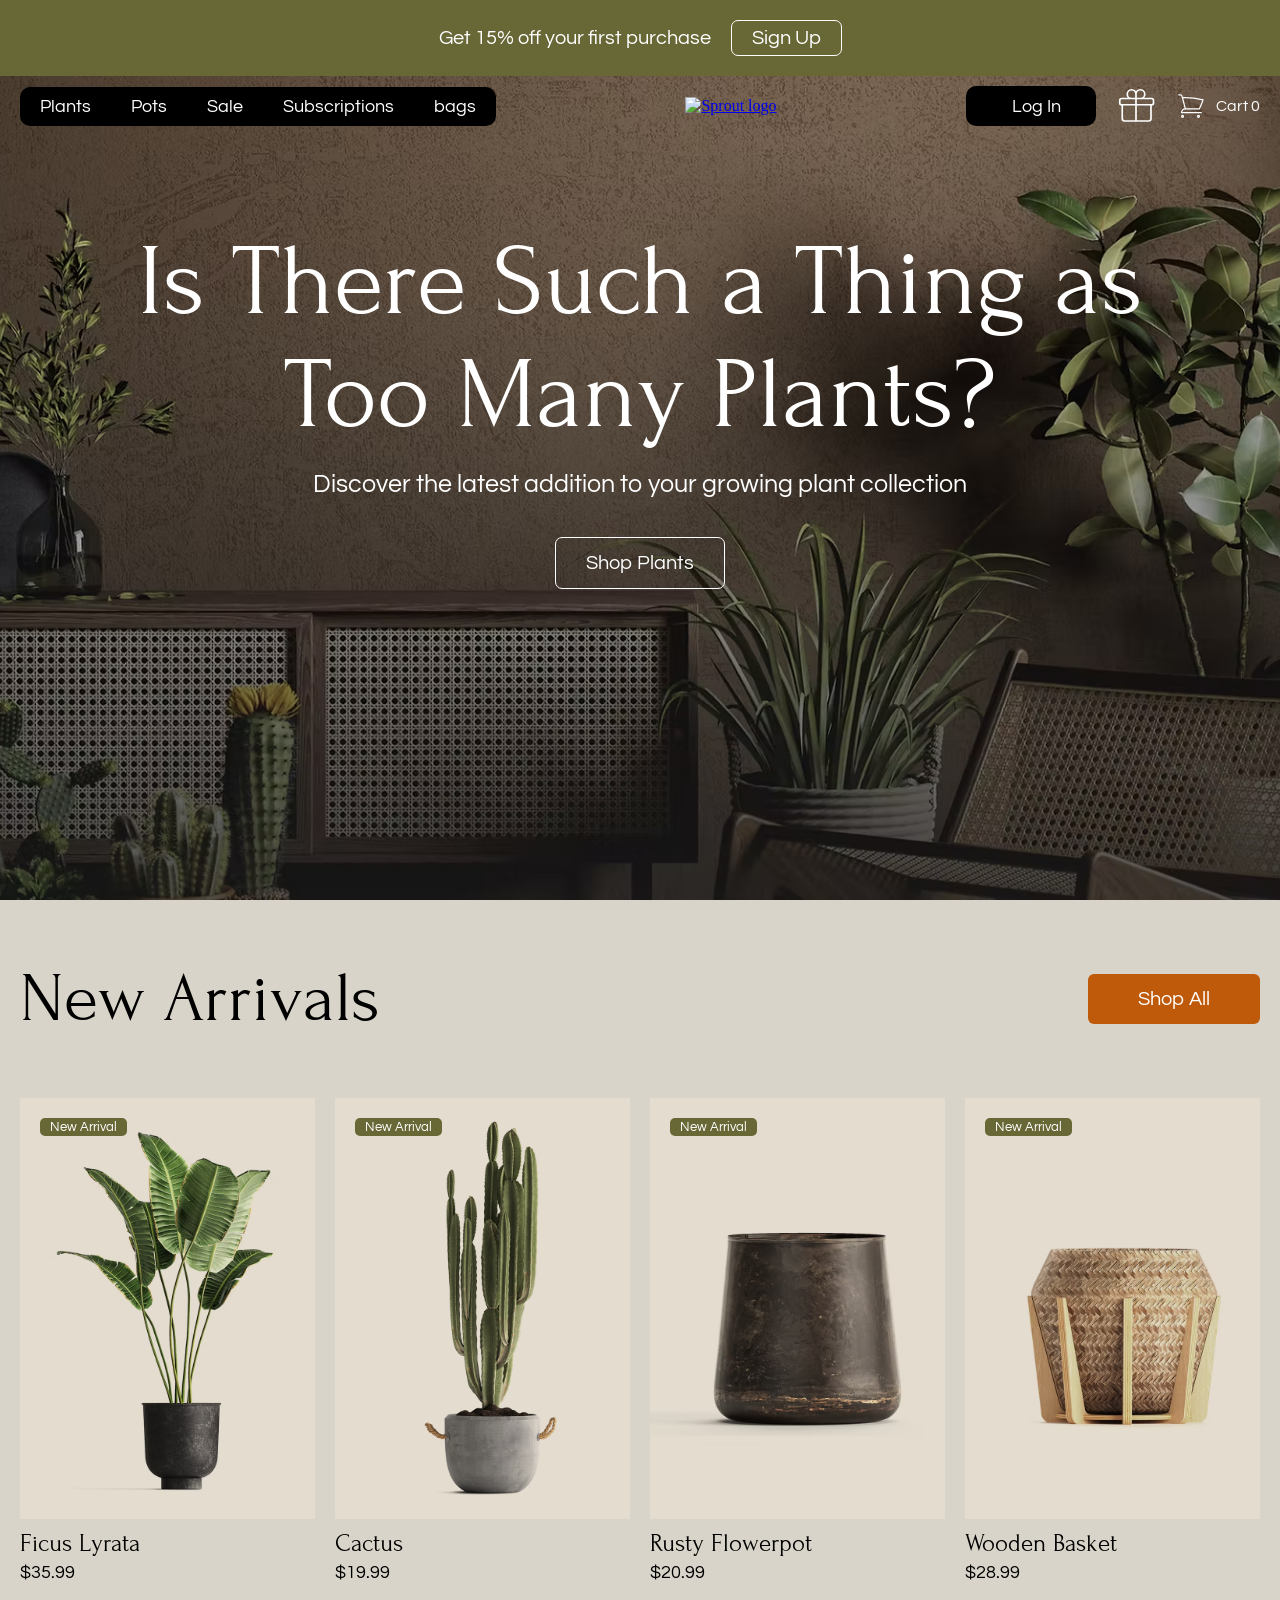
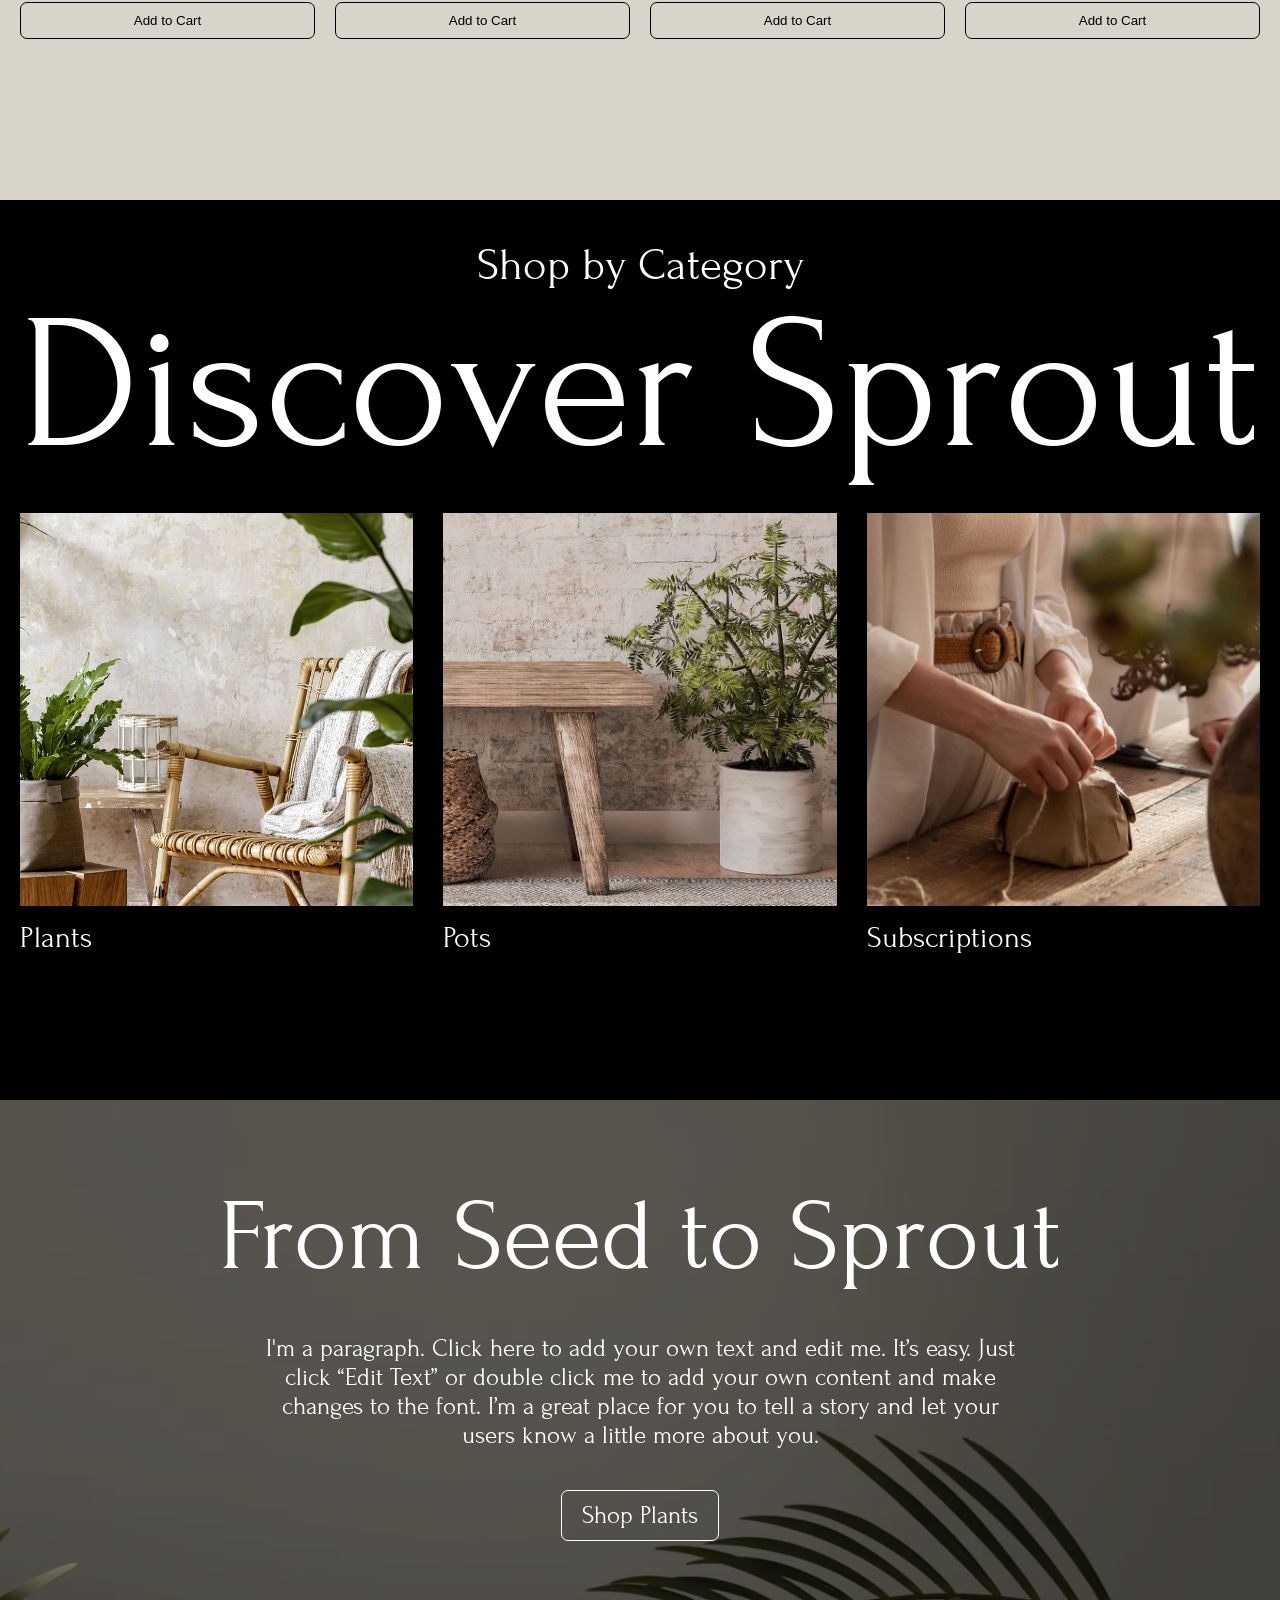
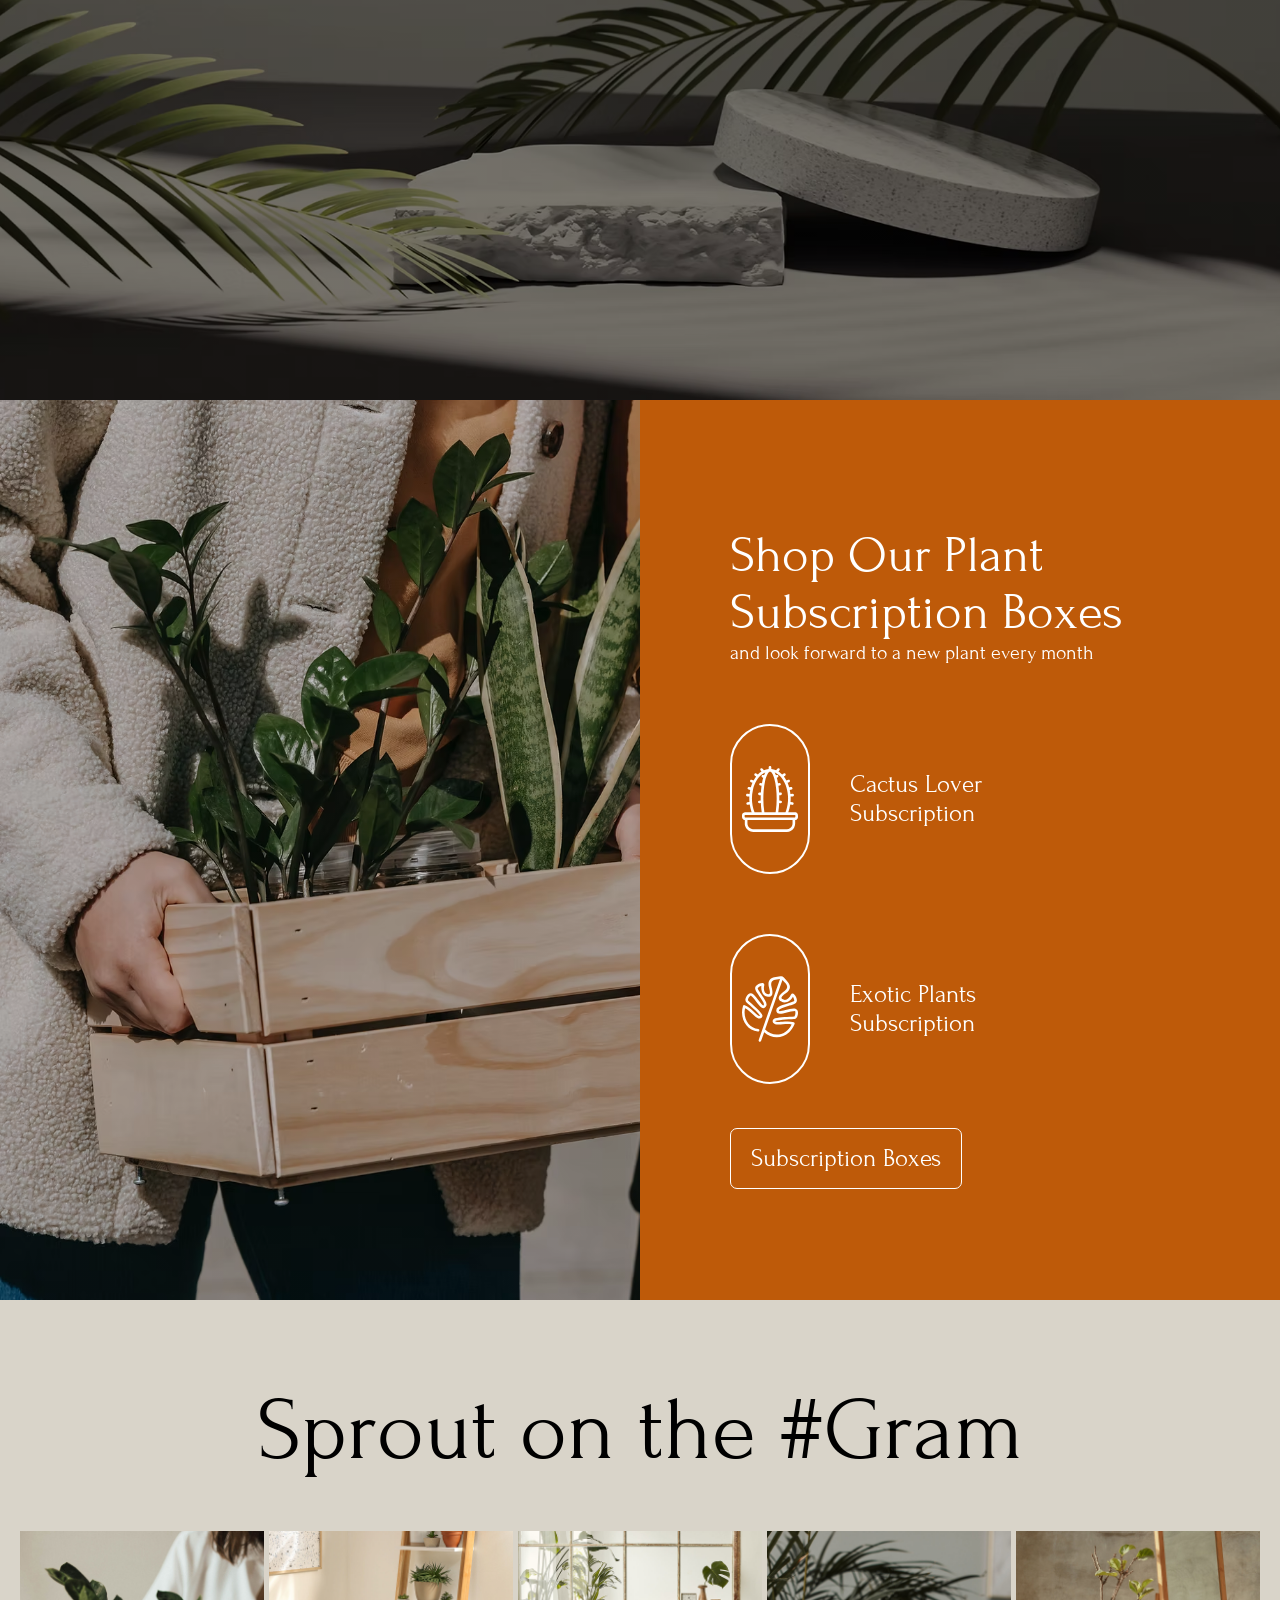
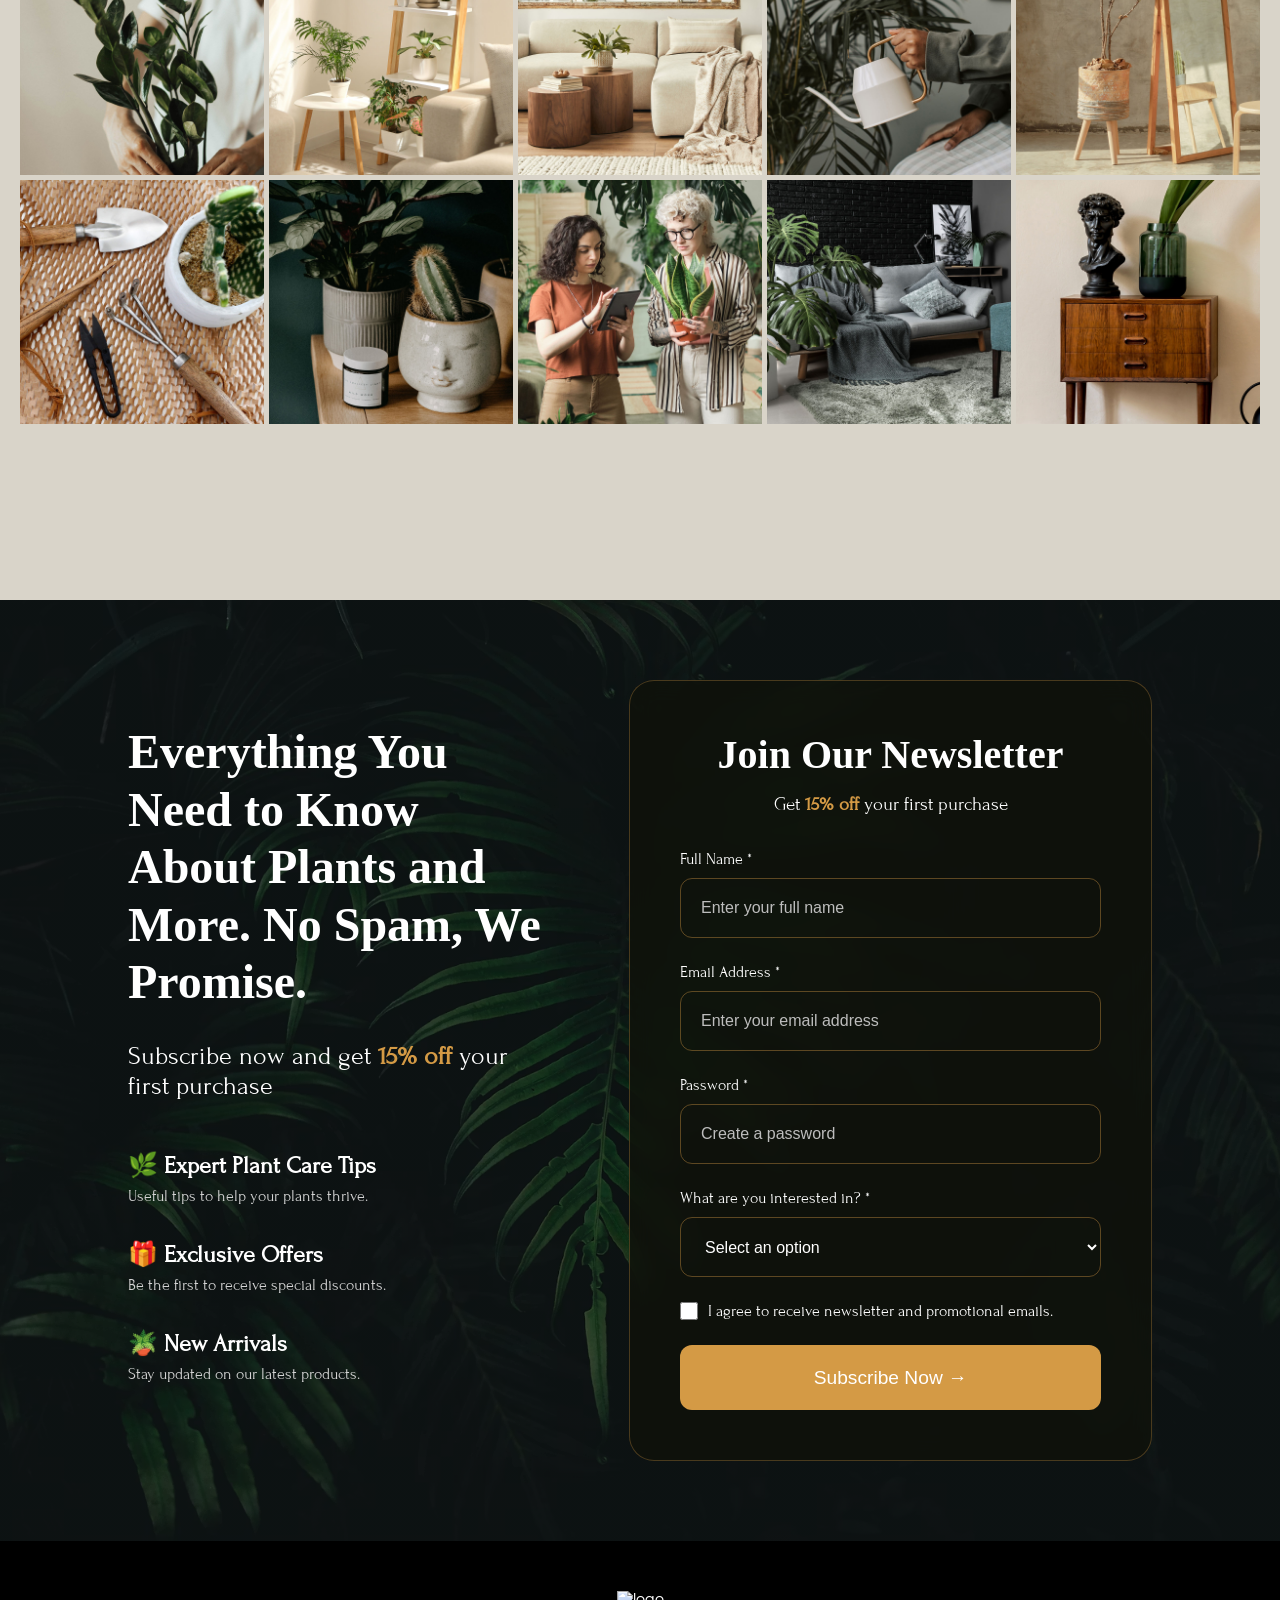
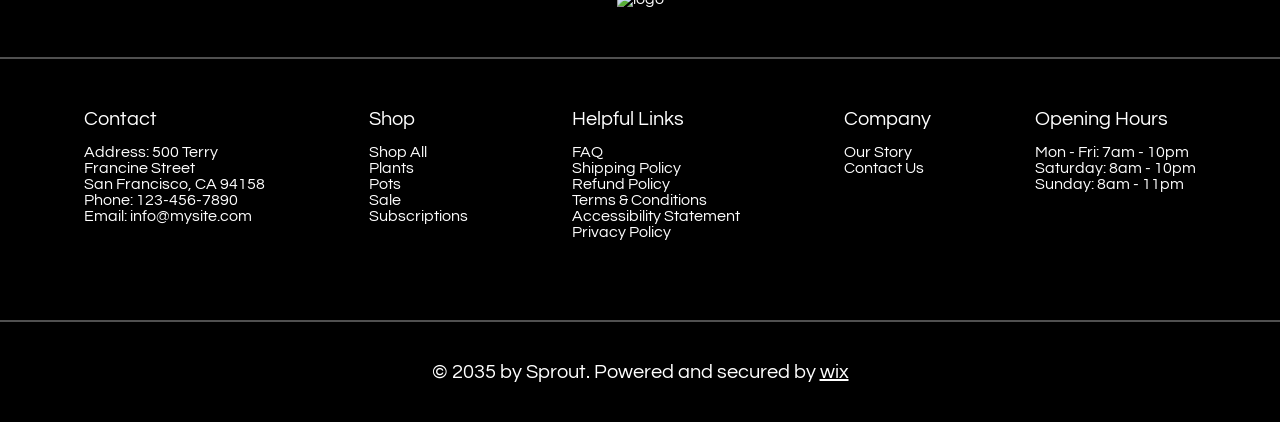
==== commit 9bc8ea10: "update project" ====
--- a/index.html
+++ b/index.html
@@ -32,6 +32,7 @@
             <li><a href="pots.html">Pots</a></li>
             <li><a href="sale.html">Sale</a></li>
             <li><a href="subscriptions.html">Subscriptions</a></li>
+            <li><a href="backpack.html">bags</a></li>
           </ul>
 
           <div class="logo-cont">
@@ -110,10 +111,11 @@
             </button>
           </div>
           <ul>
-            <li><a href="">Plants</a></li>
-            <li><a href="">Pots</a></li>
-            <li><a href="">Sale</a></li>
-            <li><a href="">Subscriptions</a></li>
+            <li><a href="plants.html">Plants</a></li>
+            <li><a href="pots.html">Pots</a></li>
+            <li><a href="sale.html">Sale</a></li>
+            <li><a href="subscriptions.html">Subscriptions</a></li>
+            <li><a href="backpack.html">bags</a></li>
           </ul>
         </div>
       </header>
